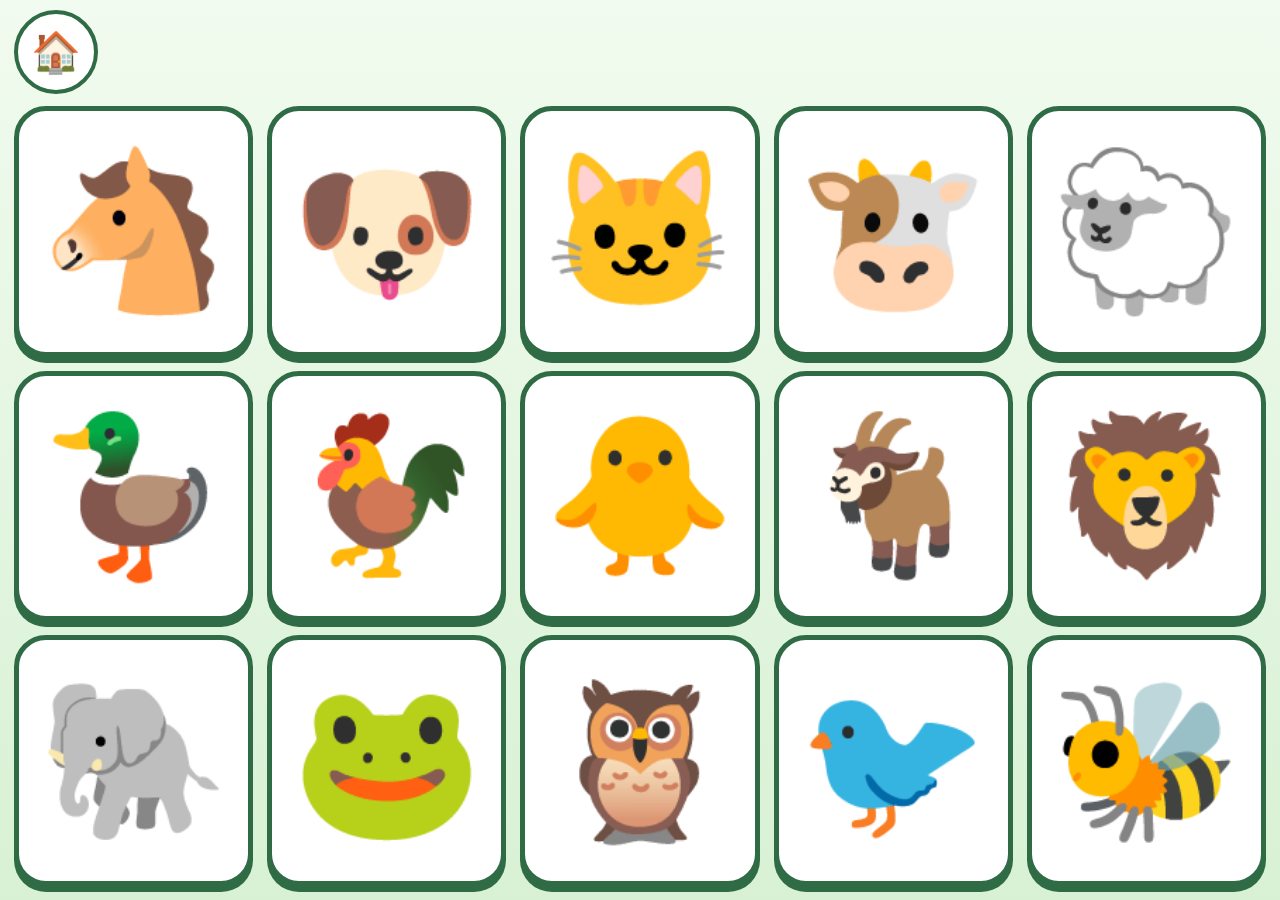
==== sounds/index.html @ 3eb7e402 "Alden: Animal Sounds free-play page (15 animals, horse first, gentle CC0/PD sounds)" ====
<!DOCTYPE html>
<html lang="en">
<head>
  <meta charset="UTF-8">
  <meta name="viewport" content="width=device-width, initial-scale=1, maximum-scale=1, user-scalable=no, viewport-fit=cover">
  <meta name="apple-mobile-web-app-capable" content="yes">
  <meta name="theme-color" content="#2f9e57">
  <title>Animal Sounds</title>
  <link rel="icon" href="../apple-touch-icon.png">
  <link rel="apple-touch-icon" href="../apple-touch-icon.png">
  <link rel="stylesheet" href="sounds.css">
</head>
<body class="sounds">
  <div class="snd-top"><a class="snd-home" href="../" aria-label="Home">🏠</a></div>
  <main class="snd-grid" id="snd-grid"></main>
  <script src="../settings.js"></script>
  <script src="../audio/voice.js"></script>
  <script src="animals.js"></script>
  <script src="sounds.js"></script>
</body>
</html>
---- sounds/sounds.css ----
/* Animal Sounds: one screen, no scrolling, big targets on iPad either way round. */
html, body.sounds { margin: 0; height: 100%; overflow: hidden; overscroll-behavior: none; -webkit-user-select: none; user-select: none; -webkit-touch-callout: none; }
body.sounds { background: linear-gradient(180deg, #f1fbef 0%, #d8f1d4 100%); display: flex; flex-direction: column; font-family: system-ui, -apple-system, sans-serif; }
.snd-top { flex: 0 0 auto; padding: 10px 14px 0; }
.snd-home { display: inline-flex; align-items: center; justify-content: center; width: 76px; height: 76px; font-size: 40px; text-decoration: none; background: #fff; border: 4px solid #2f6b45; border-radius: 50%; }
.snd-grid { flex: 1 1 auto; min-height: 0; display: grid; gap: 14px; padding: 12px 14px calc(14px + env(safe-area-inset-bottom));
  grid-template-columns: repeat(3, 1fr); grid-template-rows: repeat(5, 1fr); }
@media (orientation: landscape) { .snd-grid { grid-template-columns: repeat(5, 1fr); grid-template-rows: repeat(3, 1fr); } }
.snd-animal { min-height: 0; display: flex; align-items: center; justify-content: center; background: #fff; border: 5px solid #2f6b45; border-radius: 32px; box-shadow: 0 6px 0 #2f6b45; padding: 0; cursor: pointer; -webkit-tap-highlight-color: transparent; touch-action: manipulation; }
.snd-animal span { font-size: min(13vh, 17vw); line-height: 1; pointer-events: none; display: block; }
@media (orientation: landscape) { .snd-animal span { font-size: min(19vh, 12vw); } }
.snd-animal.playing { background: #fff6d6; }
.snd-animal.bounce span { animation: snd-bounce .6s ease-out; }
@keyframes snd-bounce { 0% { transform: translateY(0) scale(1); } 35% { transform: translateY(-14%) scale(1.08); } 70% { transform: translateY(2%) scale(.98); } 100% { transform: translateY(0) scale(1); } }
@media (prefers-reduced-motion: reduce) { .snd-animal.bounce span { animation: none; } }
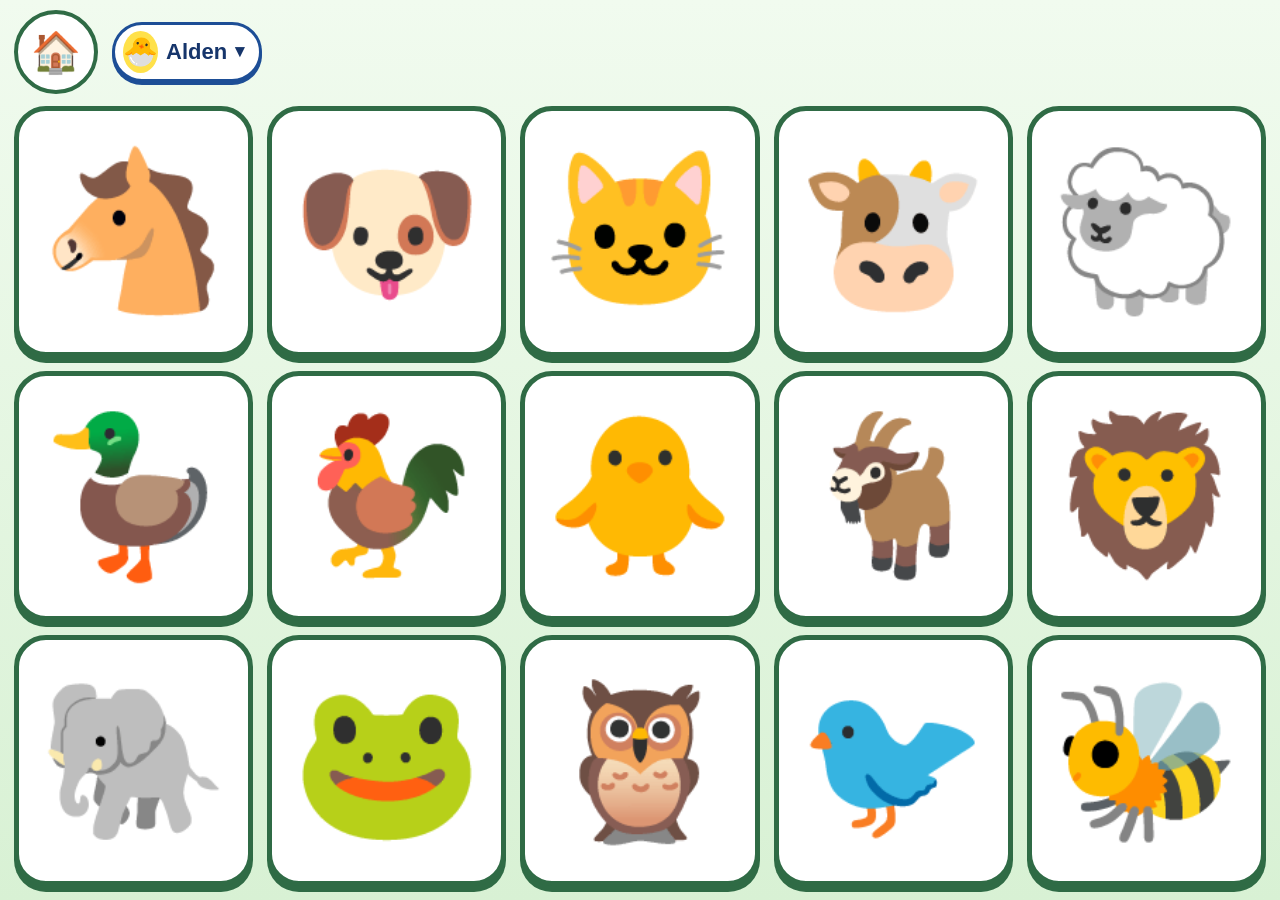
==== commit 4a4bd5df: "Kid switcher on all three sites (bigger pill on Bodhi and Alden)" ====
--- a/sounds/index.html
+++ b/sounds/index.html
@@ -11,9 +11,10 @@
   <link rel="stylesheet" href="sounds.css">
 </head>
 <body class="sounds">
-  <div class="snd-top"><a class="snd-home" href="../" aria-label="Home">🏠</a></div>
+  <div class="snd-top"><a class="snd-home" href="../" aria-label="Home">🏠</a><div id="kid-switch-slot"></div></div>
   <main class="snd-grid" id="snd-grid"></main>
   <script src="../settings.js"></script>
+  <script src="../js/kid-switch.js"></script>
   <script src="../audio/voice.js"></script>
   <script src="animals.js"></script>
   <script src="sounds.js"></script>
--- a/sounds/sounds.css
+++ b/sounds/sounds.css
@@ -1,7 +1,8 @@
 /* Animal Sounds: one screen, no scrolling, big targets on iPad either way round. */
 html, body.sounds { margin: 0; height: 100%; overflow: hidden; overscroll-behavior: none; -webkit-user-select: none; user-select: none; -webkit-touch-callout: none; }
 body.sounds { background: linear-gradient(180deg, #f1fbef 0%, #d8f1d4 100%); display: flex; flex-direction: column; font-family: system-ui, -apple-system, sans-serif; }
-.snd-top { flex: 0 0 auto; padding: 10px 14px 0; }
+.snd-top { flex: 0 0 auto; padding: 10px 14px 0; display: flex; align-items: center; gap: 14px; position: relative; z-index: 5; }
+#kid-switch-slot #kid-switch { margin: 0; align-self: center; }
 .snd-home { display: inline-flex; align-items: center; justify-content: center; width: 76px; height: 76px; font-size: 40px; text-decoration: none; background: #fff; border: 4px solid #2f6b45; border-radius: 50%; }
 .snd-grid { flex: 1 1 auto; min-height: 0; display: grid; gap: 14px; padding: 12px 14px calc(14px + env(safe-area-inset-bottom));
   grid-template-columns: repeat(3, 1fr); grid-template-rows: repeat(5, 1fr); }
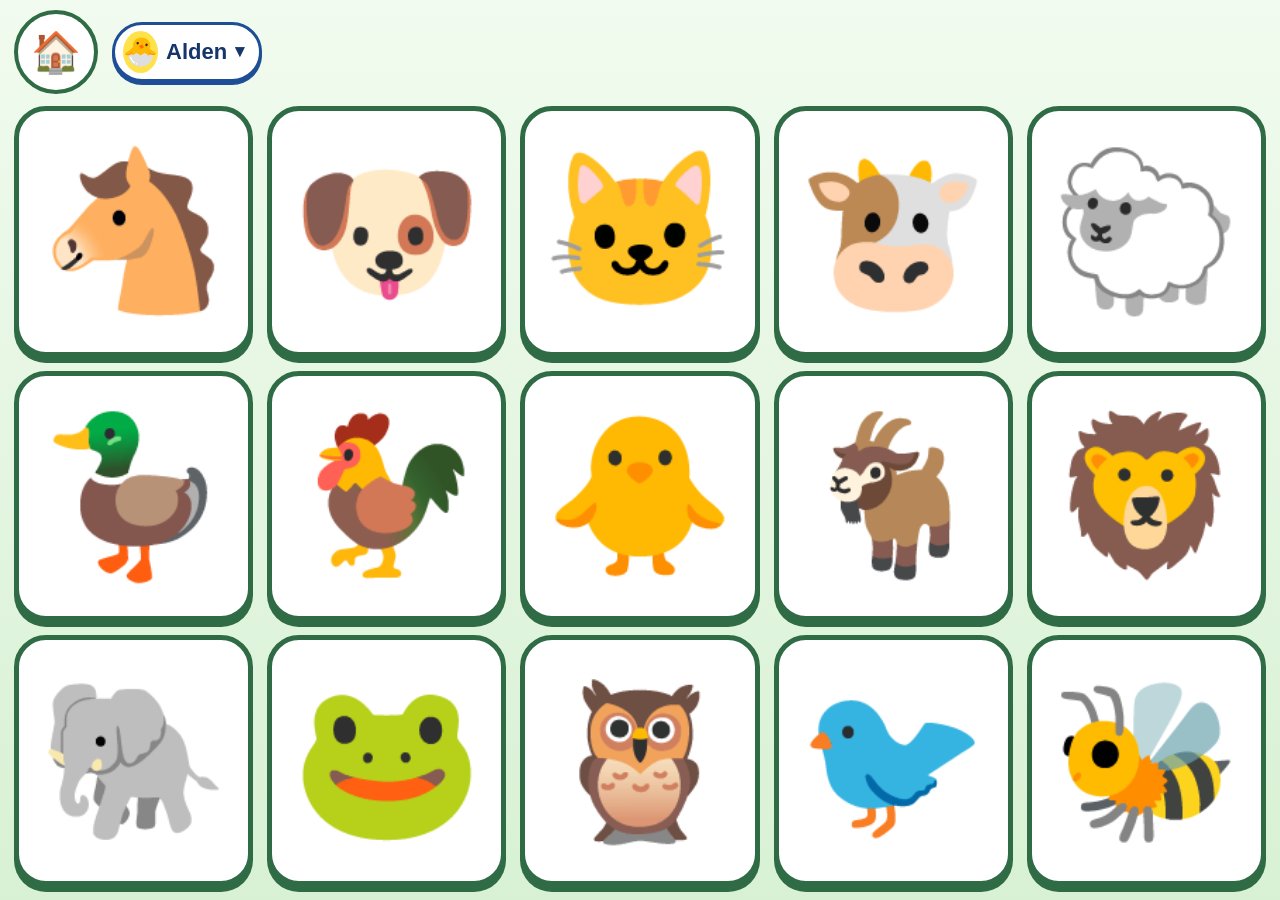
==== commit 39c81e11: "Privacy: hide site from search engines (robots.txt + noindex meta) and remove ages, grades, and pers" ====
--- a/sounds/index.html
+++ b/sounds/index.html
@@ -2,6 +2,7 @@
 <html lang="en">
 <head>
   <meta charset="UTF-8">
+<meta name="robots" content="noindex, nofollow">
   <meta name="viewport" content="width=device-width, initial-scale=1, maximum-scale=1, user-scalable=no, viewport-fit=cover">
   <meta name="apple-mobile-web-app-capable" content="yes">
   <meta name="theme-color" content="#2f9e57">
